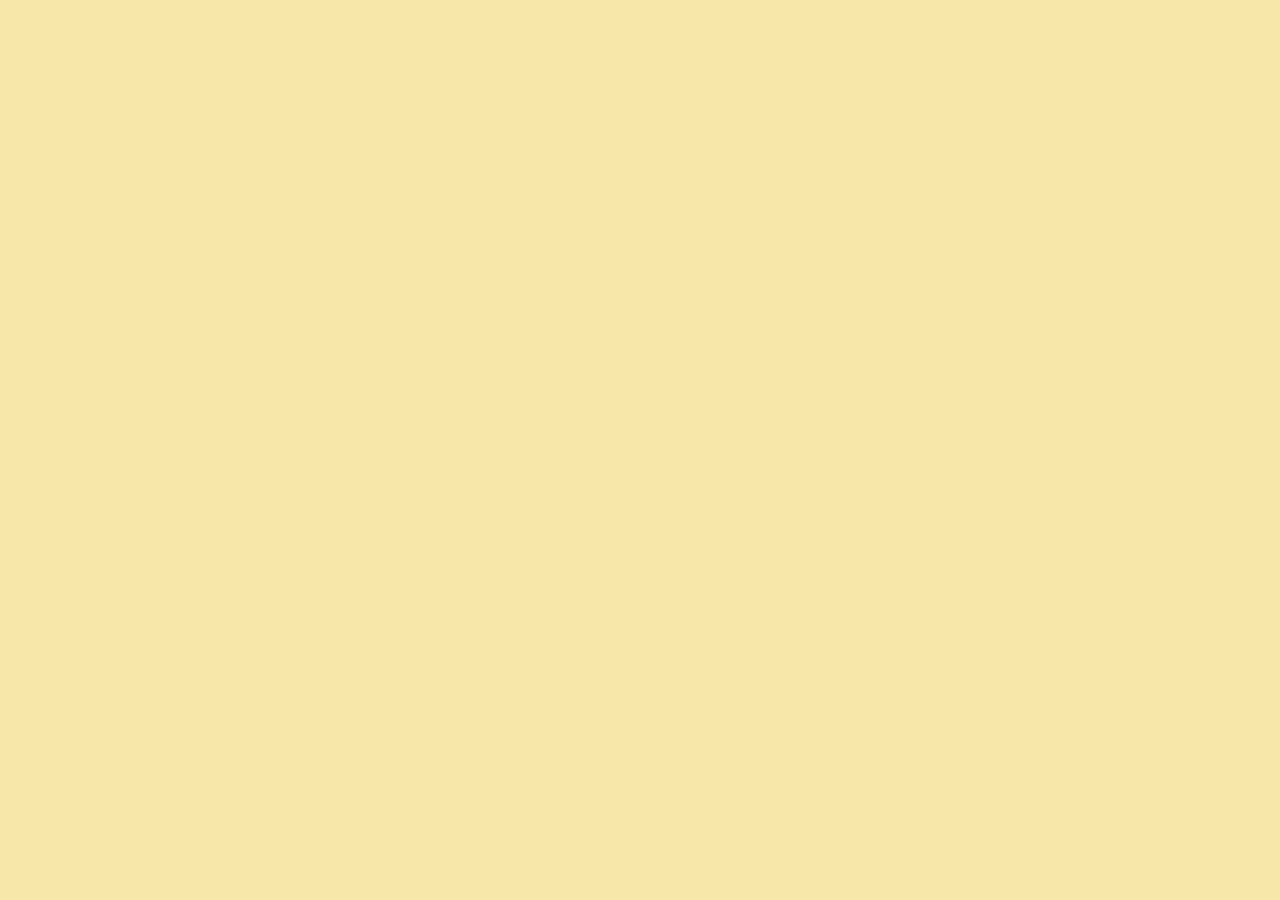
==== index.html @ 2bf2397e "Beta02" ====
<!DOCTYPE html><html lang=""><head><meta charset="utf-8"><meta http-equiv="X-UA-Compatible" content="IE=edge"><meta name="viewport" content="width=device-width,initial-scale=1"><link rel="icon" href="/favicon.ico"><title>belongtoyou</title><link rel="stylesheet" href="style.css"><link href="/css/app.a4e81cd0.css" rel="preload" as="style"><link href="/js/app.e5c41a72.js" rel="preload" as="script"><link href="/js/chunk-vendors.de4b8419.js" rel="preload" as="script"><link href="/css/app.a4e81cd0.css" rel="stylesheet"></head><body><noscript><strong>We're sorry but belongtoyou doesn't work properly without JavaScript enabled. Please enable it to continue.</strong></noscript><div id="app"></div><script src="/js/chunk-vendors.de4b8419.js"></script><script src="/js/app.e5c41a72.js"></script></body><script src="css-doodle.min.js"></script><script src="script.js"></script></html>
---- style.css ----
html, body {
  margin: 0;
  width: 100%;
  height: 100%;
  display: flex;
  align-items: center;
  justify-content: center;
  overflow: hidden;
  background: #f7e8aa;
}
---- css/app.a4e81cd0.css ----
#app{font-family:Avenir,Helvetica,Arial,sans-serif;-webkit-font-smoothing:antialiased;-moz-osx-font-smoothing:grayscale;text-align:center;color:#2c3e50}#nav{padding:30px}#nav a{font-weight:700;color:#2c3e50}#nav a.router-link-exact-active{color:#42b983}h3[data-v-dceeef7c]{margin:40px 0 0}ul[data-v-dceeef7c]{list-style-type:none;padding:0}li[data-v-dceeef7c]{display:inline-block;margin:0 10px}a[data-v-dceeef7c]{color:#42b983}.css-doodle[data-v-478b56f4]{position:fixed;top:20%;left:0;right:0;width:100%}
---- css/app.a4e81cd0.css ----
#app{font-family:Avenir,Helvetica,Arial,sans-serif;-webkit-font-smoothing:antialiased;-moz-osx-font-smoothing:grayscale;text-align:center;color:#2c3e50}#nav{padding:30px}#nav a{font-weight:700;color:#2c3e50}#nav a.router-link-exact-active{color:#42b983}h3[data-v-dceeef7c]{margin:40px 0 0}ul[data-v-dceeef7c]{list-style-type:none;padding:0}li[data-v-dceeef7c]{display:inline-block;margin:0 10px}a[data-v-dceeef7c]{color:#42b983}.css-doodle[data-v-478b56f4]{position:fixed;top:20%;left:0;right:0;width:100%}
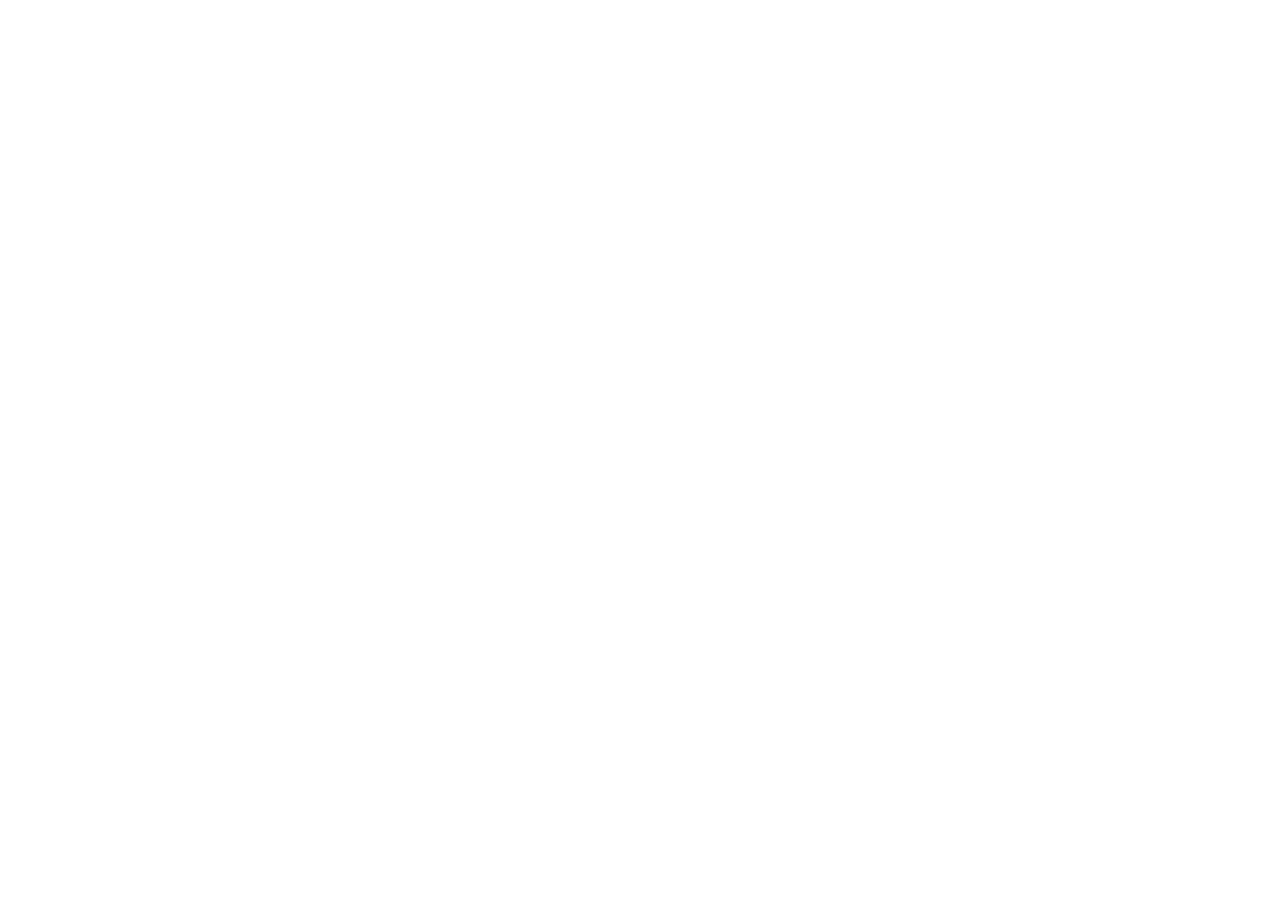
==== commit caa204f5: "init" ====
--- a/index.html
+++ b/index.html
@@ -1 +1 @@
-<!DOCTYPE html><html lang=""><head><meta charset="utf-8"><meta http-equiv="X-UA-Compatible" content="IE=edge"><meta name="viewport" content="width=device-width,initial-scale=1"><link rel="icon" href="/favicon.ico"><title>belongtoyou</title><link rel="stylesheet" href="style.css"><link href="/css/app.a4e81cd0.css" rel="preload" as="style"><link href="/js/app.e5c41a72.js" rel="preload" as="script"><link href="/js/chunk-vendors.de4b8419.js" rel="preload" as="script"><link href="/css/app.a4e81cd0.css" rel="stylesheet"></head><body><noscript><strong>We're sorry but belongtoyou doesn't work properly without JavaScript enabled. Please enable it to continue.</strong></noscript><div id="app"></div><script src="/js/chunk-vendors.de4b8419.js"></script><script src="/js/app.e5c41a72.js"></script></body><script src="css-doodle.min.js"></script><script src="script.js"></script></html>+<!DOCTYPE html><html lang=""><head><meta charset="utf-8"><meta http-equiv="X-UA-Compatible" content="IE=edge"><meta name="viewport" content="width=device-width,initial-scale=1"><link rel="icon" href="/favicon.ico"><title>belongtoyou</title><link href="/css/chunk-42f092fb.b884a296.css" rel="prefetch"><link href="/js/chunk-42f092fb.7b1a3433.js" rel="prefetch"><link href="/css/app.ae0f3eb9.css" rel="preload" as="style"><link href="/js/app.bbb378f2.js" rel="preload" as="script"><link href="/js/chunk-vendors.36b0661d.js" rel="preload" as="script"><link href="/css/app.ae0f3eb9.css" rel="stylesheet"></head><body><noscript><strong>We're sorry but belongtoyou doesn't work properly without JavaScript enabled. Please enable it to continue.</strong></noscript><div id="app"></div><script src="/js/chunk-vendors.36b0661d.js"></script><script src="/js/app.bbb378f2.js"></script></body></html>--- a/css/chunk-42f092fb.b884a296.css
+++ b/css/chunk-42f092fb.b884a296.css
@@ -0,0 +1 @@
+.nav-container[data-v-05f31dfd]{display:flex;height:45px;width:100%}.sms-container[data-v-05f31dfd]:after{content:" ";background:url(../img/wewrrt.bd99098e.png) no-repeat;width:30px;height:30px;display:inline-block;position:relative;background-size:100%}.nav-container-return[data-v-05f31dfd]{margin:auto 16px}.nav-container-phone[data-v-05f31dfd]{text-align:left;margin:auto 0;flex:1;filter:blur(0);color:#f88bc7}.sms-container[data-v-05f31dfd]{display:flex}.sms-avatar[data-v-05f31dfd]{background:transparent;border-radius:50%;width:32px;height:32px;margin:auto 12px 0 12px}.sms-content[data-v-05f31dfd]{border-radius:12px;padding:8px 12px;max-width:80%;margin-right:10px;text-align:left;font-size:.8125rem;color:#fff;background:#ff63b8}.sms-time[data-v-05f31dfd]{font-size:.75rem;color:#f88bc7}hr[data-v-05f31dfd]{border-top:1px dashed #ee675c;border-bottom:none;border-left:none;border-right:none;margin:8px 0}.content-after[data-v-05f31dfd]{position:absolute;margin:auto 0 auto auto}.list-complete-item[data-v-44e58536]{transition:all .8s ease}.list-complete-enter-from[data-v-44e58536],.list-complete-leave-to[data-v-44e58536]{opacity:0;transform:translateX(300px)}.list-complete-leave-active[data-v-44e58536]{position:absolute}.ss-container-parent[data-v-44e58536]{height:100%;width:100%;border-width:30px;position:absolute;border-image-width:30px;border-image-repeat:stretch;background:#fee5ed}.ss-container[data-v-44e58536]{margin:0;overflow-y:scroll;height:100%;width:100%}[data-v-44e58536]::-webkit-scrollbar{width:0;height:0}--- a/css/app.ae0f3eb9.css
+++ b/css/app.ae0f3eb9.css
@@ -0,0 +1 @@
+body{overflow:hidden;margin:0}#app{font-family:Avenir,Helvetica,Arial,sans-serif;-webkit-font-smoothing:antialiased;-moz-osx-font-smoothing:grayscale;text-align:center;color:#2c3e50}#nav{padding:30px}#nav a{font-weight:700;color:#2c3e50}#nav a.router-link-exact-active{color:#42b983}h3[data-v-dceeef7c]{margin:40px 0 0}ul[data-v-dceeef7c]{list-style-type:none;padding:0}li[data-v-dceeef7c]{display:inline-block;margin:0 10px}a[data-v-dceeef7c]{color:#42b983}@-webkit-keyframes rotateFall-c5fb1758{0%{transform:translate(0) rotate(0deg)}to{transform:translate(500px,200px) rotate(180deg)}}@keyframes rotateFall-c5fb1758{0%{transform:translate(0) rotate(0deg)}to{transform:translate(500px,200px) rotate(180deg)}}.petal[data-v-c5fb1758]{position:absolute;top:0;left:0;transform-origin:center}.flower-c[data-v-55ae1bb4]{position:absolute;bottom:-30px;left:200px;transform:rotate(40deg);transform-origin:36px 113px}.flower-g[data-v-55ae1bb4]{background:#ee675c;height:52px;width:4px;position:relative;top:0;left:36px;bottom:0;transform:rotate(180deg)}.flower-h[data-v-55ae1bb4]{position:absolute;font-size:80px;top:-85px;width:0;height:0}@font-face{font-family:Digital-7;src:url(../fonts/digital-7_mono.8e22783d.ttf)}.container[data-v-45e409c1]{width:100%;height:100%;display:flex}.container-img-ctn[data-v-45e409c1]{position:absolute;top:0;width:100%;height:100%;display:flex;padding-top:5%;background:#fee5ed}.flower-round[data-v-45e409c1]{background:url(../img/ic_m_flower_r.cebfa3d8.png) no-repeat;background-size:100%;margin:0 auto}.home-time[data-v-45e409c1]{position:relative;color:#a16a16}.home-time span[data-v-45e409c1]{font-family:Digital-7,serif;font-size:1.5rem}--- a/css/app.ae0f3eb9.css
+++ b/css/app.ae0f3eb9.css
@@ -0,0 +1 @@
+body{overflow:hidden;margin:0}#app{font-family:Avenir,Helvetica,Arial,sans-serif;-webkit-font-smoothing:antialiased;-moz-osx-font-smoothing:grayscale;text-align:center;color:#2c3e50}#nav{padding:30px}#nav a{font-weight:700;color:#2c3e50}#nav a.router-link-exact-active{color:#42b983}h3[data-v-dceeef7c]{margin:40px 0 0}ul[data-v-dceeef7c]{list-style-type:none;padding:0}li[data-v-dceeef7c]{display:inline-block;margin:0 10px}a[data-v-dceeef7c]{color:#42b983}@-webkit-keyframes rotateFall-c5fb1758{0%{transform:translate(0) rotate(0deg)}to{transform:translate(500px,200px) rotate(180deg)}}@keyframes rotateFall-c5fb1758{0%{transform:translate(0) rotate(0deg)}to{transform:translate(500px,200px) rotate(180deg)}}.petal[data-v-c5fb1758]{position:absolute;top:0;left:0;transform-origin:center}.flower-c[data-v-55ae1bb4]{position:absolute;bottom:-30px;left:200px;transform:rotate(40deg);transform-origin:36px 113px}.flower-g[data-v-55ae1bb4]{background:#ee675c;height:52px;width:4px;position:relative;top:0;left:36px;bottom:0;transform:rotate(180deg)}.flower-h[data-v-55ae1bb4]{position:absolute;font-size:80px;top:-85px;width:0;height:0}@font-face{font-family:Digital-7;src:url(../fonts/digital-7_mono.8e22783d.ttf)}.container[data-v-45e409c1]{width:100%;height:100%;display:flex}.container-img-ctn[data-v-45e409c1]{position:absolute;top:0;width:100%;height:100%;display:flex;padding-top:5%;background:#fee5ed}.flower-round[data-v-45e409c1]{background:url(../img/ic_m_flower_r.cebfa3d8.png) no-repeat;background-size:100%;margin:0 auto}.home-time[data-v-45e409c1]{position:relative;color:#a16a16}.home-time span[data-v-45e409c1]{font-family:Digital-7,serif;font-size:1.5rem}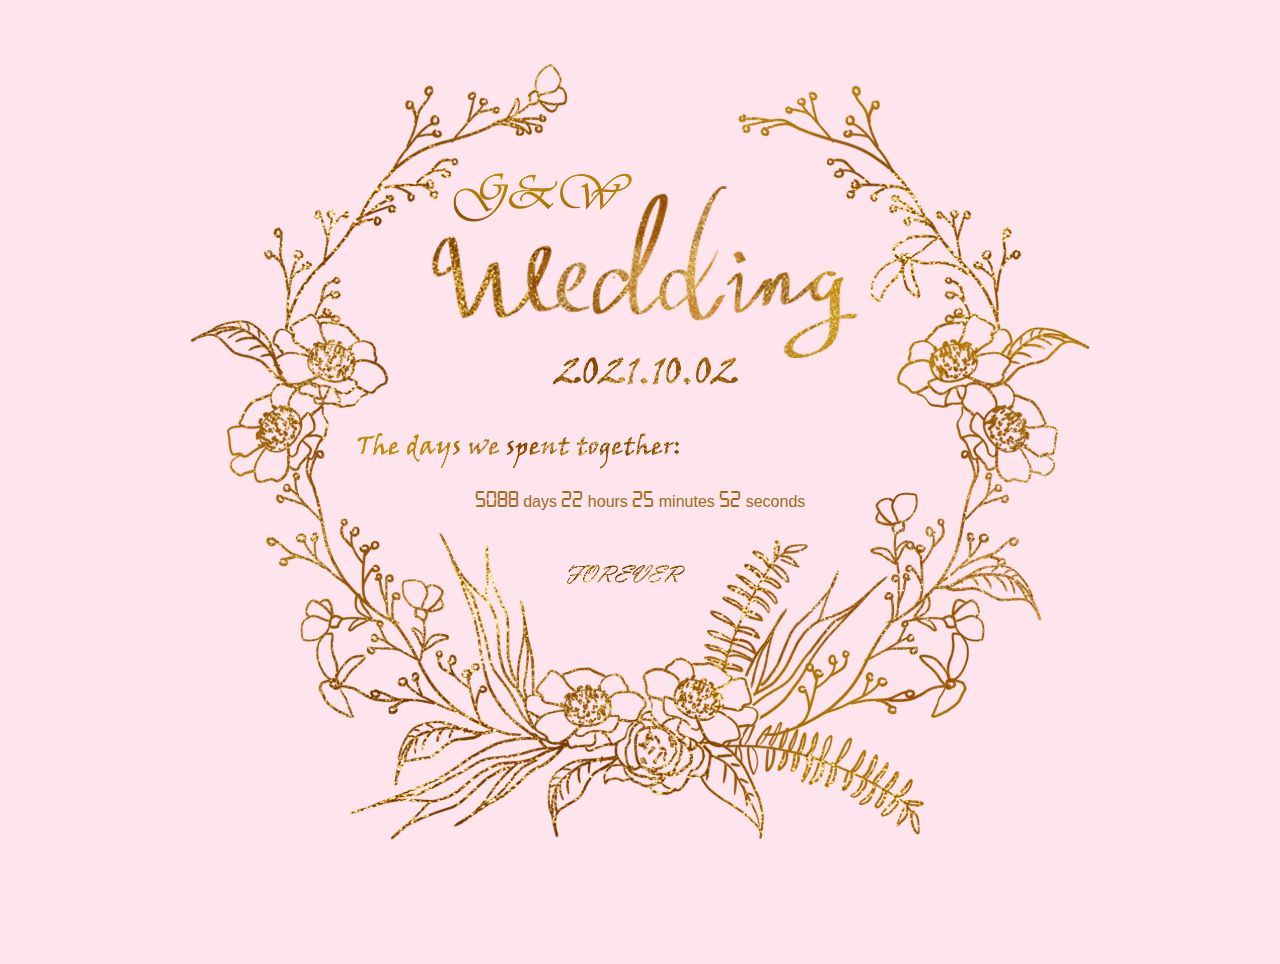
==== commit aedf1bd6: "Commit" ====
--- a/index.html
+++ b/index.html
@@ -1 +1 @@
-<!DOCTYPE html><html lang=""><head><meta charset="utf-8"><meta http-equiv="X-UA-Compatible" content="IE=edge"><meta name="viewport" content="width=device-width,initial-scale=1"><link rel="icon" href="/favicon.ico"><title>belongtoyou</title><link href="/css/chunk-42f092fb.b884a296.css" rel="prefetch"><link href="/js/chunk-42f092fb.7b1a3433.js" rel="prefetch"><link href="/css/app.ae0f3eb9.css" rel="preload" as="style"><link href="/js/app.bbb378f2.js" rel="preload" as="script"><link href="/js/chunk-vendors.36b0661d.js" rel="preload" as="script"><link href="/css/app.ae0f3eb9.css" rel="stylesheet"></head><body><noscript><strong>We're sorry but belongtoyou doesn't work properly without JavaScript enabled. Please enable it to continue.</strong></noscript><div id="app"></div><script src="/js/chunk-vendors.36b0661d.js"></script><script src="/js/app.bbb378f2.js"></script></body></html>+<!DOCTYPE html><html lang=""><head><meta charset="utf-8"><meta http-equiv="X-UA-Compatible" content="IE=edge"><meta name="viewport" content="width=device-width,initial-scale=1"><link rel="icon" href="/favicon.ico"><title>belongtoyou</title><link href="/css/chunk-42f092fb.b884a296.css" rel="prefetch"><link href="/js/chunk-42f092fb.7b1a3433.js" rel="prefetch"><link href="/css/app.9964d9c9.css" rel="preload" as="style"><link href="/js/app.5b531179.js" rel="preload" as="script"><link href="/js/chunk-vendors.7c2a0d5d.js" rel="preload" as="script"><link href="/css/app.9964d9c9.css" rel="stylesheet"></head><body><noscript><strong>We're sorry but belongtoyou doesn't work properly without JavaScript enabled. Please enable it to continue.</strong></noscript><div id="app"></div><script src="/js/chunk-vendors.7c2a0d5d.js"></script><script src="/js/app.5b531179.js"></script></body></html>--- a/css/app.9964d9c9.css
+++ b/css/app.9964d9c9.css
@@ -0,0 +1 @@
+body{overflow:hidden;margin:0}#app{font-family:Avenir,Helvetica,Arial,sans-serif;-webkit-font-smoothing:antialiased;-moz-osx-font-smoothing:grayscale;text-align:center;color:#2c3e50}#nav{padding:30px}#nav a{font-weight:700;color:#2c3e50}#nav a.router-link-exact-active{color:#42b983}h3[data-v-dceeef7c]{margin:40px 0 0}ul[data-v-dceeef7c]{list-style-type:none;padding:0}li[data-v-dceeef7c]{display:inline-block;margin:0 10px}a[data-v-dceeef7c]{color:#42b983}@-webkit-keyframes rotateFall-c5fb1758{0%{transform:translate(0) rotate(0deg)}to{transform:translate(500px,200px) rotate(180deg)}}@keyframes rotateFall-c5fb1758{0%{transform:translate(0) rotate(0deg)}to{transform:translate(500px,200px) rotate(180deg)}}.petal[data-v-c5fb1758]{position:absolute;top:0;left:0;transform-origin:center}.flower-c[data-v-55ae1bb4]{position:absolute;bottom:-30px;left:200px;transform:rotate(40deg);transform-origin:36px 113px}.flower-g[data-v-55ae1bb4]{background:#ee675c;height:52px;width:4px;position:relative;top:0;left:36px;bottom:0;transform:rotate(180deg)}.flower-h[data-v-55ae1bb4]{position:absolute;font-size:80px;top:-85px;width:0;height:0}@font-face{font-family:Digital-7;src:url(../fonts/digital-7_mono.8e22783d.ttf)}.container[data-v-17f23423]{width:100%;height:100%;display:flex}.container-img-ctn[data-v-17f23423]{position:absolute;top:0;width:100%;height:100%;display:flex;padding-top:5%;background:#fee5ed}.flower-round[data-v-17f23423]{background:url(../img/ic_m_flower_r.cebfa3d8.png) no-repeat;background-size:100%;margin:0 auto}.home-time[data-v-17f23423]{position:relative;color:#a16a16}.home-time span[data-v-17f23423]{font-family:Digital-7,serif;font-size:1.5rem}--- a/css/app.9964d9c9.css
+++ b/css/app.9964d9c9.css
@@ -0,0 +1 @@
+body{overflow:hidden;margin:0}#app{font-family:Avenir,Helvetica,Arial,sans-serif;-webkit-font-smoothing:antialiased;-moz-osx-font-smoothing:grayscale;text-align:center;color:#2c3e50}#nav{padding:30px}#nav a{font-weight:700;color:#2c3e50}#nav a.router-link-exact-active{color:#42b983}h3[data-v-dceeef7c]{margin:40px 0 0}ul[data-v-dceeef7c]{list-style-type:none;padding:0}li[data-v-dceeef7c]{display:inline-block;margin:0 10px}a[data-v-dceeef7c]{color:#42b983}@-webkit-keyframes rotateFall-c5fb1758{0%{transform:translate(0) rotate(0deg)}to{transform:translate(500px,200px) rotate(180deg)}}@keyframes rotateFall-c5fb1758{0%{transform:translate(0) rotate(0deg)}to{transform:translate(500px,200px) rotate(180deg)}}.petal[data-v-c5fb1758]{position:absolute;top:0;left:0;transform-origin:center}.flower-c[data-v-55ae1bb4]{position:absolute;bottom:-30px;left:200px;transform:rotate(40deg);transform-origin:36px 113px}.flower-g[data-v-55ae1bb4]{background:#ee675c;height:52px;width:4px;position:relative;top:0;left:36px;bottom:0;transform:rotate(180deg)}.flower-h[data-v-55ae1bb4]{position:absolute;font-size:80px;top:-85px;width:0;height:0}@font-face{font-family:Digital-7;src:url(../fonts/digital-7_mono.8e22783d.ttf)}.container[data-v-17f23423]{width:100%;height:100%;display:flex}.container-img-ctn[data-v-17f23423]{position:absolute;top:0;width:100%;height:100%;display:flex;padding-top:5%;background:#fee5ed}.flower-round[data-v-17f23423]{background:url(../img/ic_m_flower_r.cebfa3d8.png) no-repeat;background-size:100%;margin:0 auto}.home-time[data-v-17f23423]{position:relative;color:#a16a16}.home-time span[data-v-17f23423]{font-family:Digital-7,serif;font-size:1.5rem}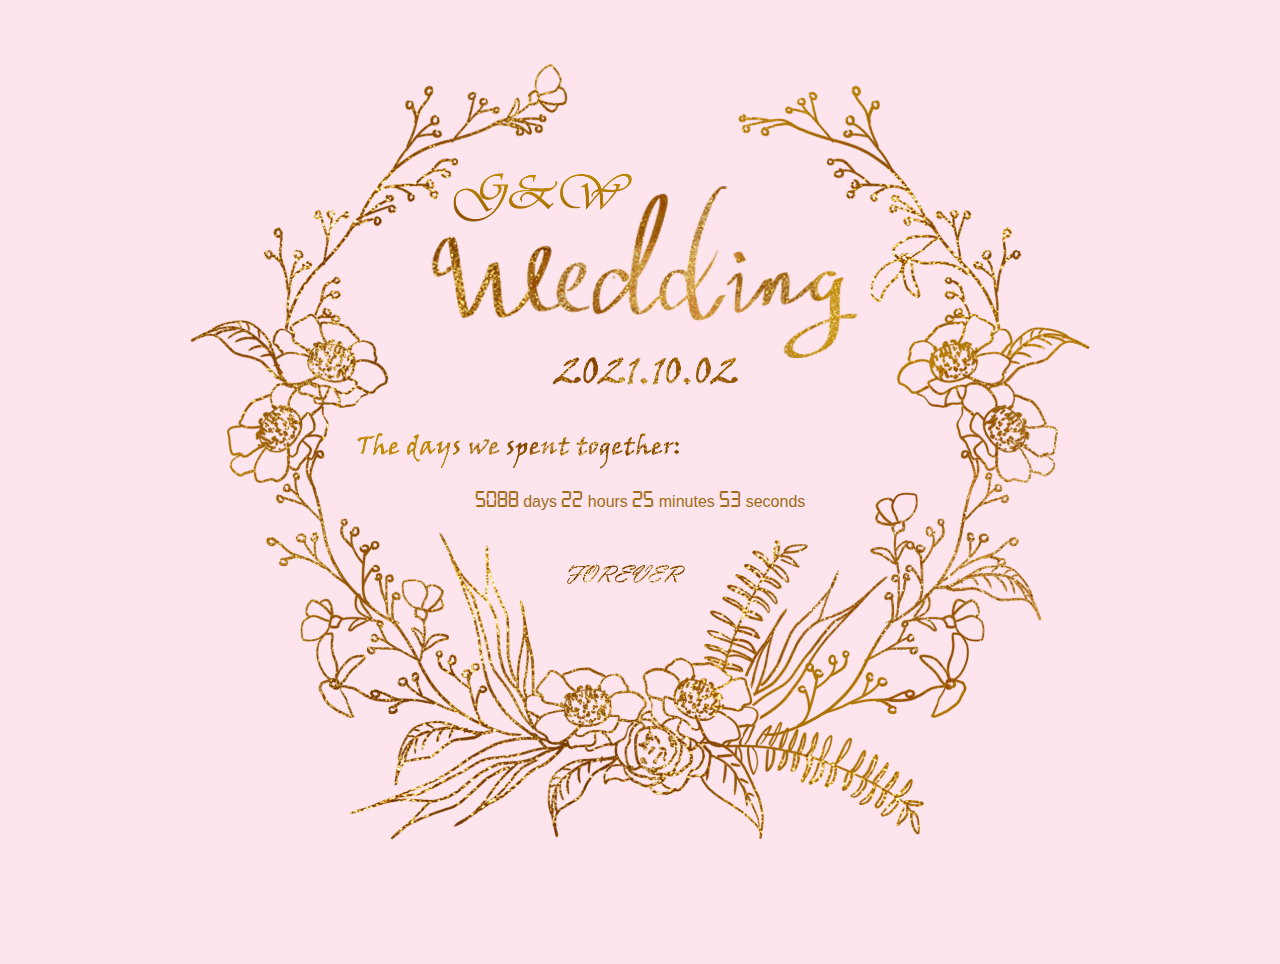
==== commit a339daf7: "2" ====
--- a/index.html
+++ b/index.html
@@ -1 +1 @@
-<!DOCTYPE html><html lang=""><head><meta charset="utf-8"><meta http-equiv="X-UA-Compatible" content="IE=edge"><meta name="viewport" content="width=device-width,initial-scale=1"><link rel="icon" href="/favicon.ico"><title>belongtoyou</title><link href="/css/chunk-42f092fb.b884a296.css" rel="prefetch"><link href="/js/chunk-42f092fb.7b1a3433.js" rel="prefetch"><link href="/css/app.9964d9c9.css" rel="preload" as="style"><link href="/js/app.5b531179.js" rel="preload" as="script"><link href="/js/chunk-vendors.7c2a0d5d.js" rel="preload" as="script"><link href="/css/app.9964d9c9.css" rel="stylesheet"></head><body><noscript><strong>We're sorry but belongtoyou doesn't work properly without JavaScript enabled. Please enable it to continue.</strong></noscript><div id="app"></div><script src="/js/chunk-vendors.7c2a0d5d.js"></script><script src="/js/app.5b531179.js"></script></body></html>+<!DOCTYPE html><html lang=""><head><meta charset="utf-8"><meta http-equiv="X-UA-Compatible" content="IE=edge"><meta name="viewport" content="width=device-width,initial-scale=1"><link rel="icon" href="/favicon.ico"><title>belongtoyou</title><link href="/css/chunk-8b0b7418.29235cc0.css" rel="prefetch"><link href="/js/chunk-8b0b7418.010ed107.js" rel="prefetch"><link href="/css/app.9964d9c9.css" rel="preload" as="style"><link href="/js/app.be3116af.js" rel="preload" as="script"><link href="/js/chunk-vendors.7c2a0d5d.js" rel="preload" as="script"><link href="/css/app.9964d9c9.css" rel="stylesheet"></head><body><noscript><strong>We're sorry but belongtoyou doesn't work properly without JavaScript enabled. Please enable it to continue.</strong></noscript><div id="app"></div><script src="/js/chunk-vendors.7c2a0d5d.js"></script><script src="/js/app.be3116af.js"></script></body></html>--- a/css/chunk-8b0b7418.29235cc0.css
+++ b/css/chunk-8b0b7418.29235cc0.css
@@ -0,0 +1 @@
+.nav-container[data-v-369a4ba5]{display:flex;height:45px;width:100%}.sms-container[data-v-369a4ba5]:after{content:" ";background:url(../img/wewrrt.bd99098e.png) no-repeat 50%;width:25px;height:35px;display:inline-block;position:relative;background-size:100%}.nav-container-return[data-v-369a4ba5]{margin:auto 16px}.nav-container-phone[data-v-369a4ba5]{text-align:left;margin:auto 0;flex:1;filter:blur(0);color:#f88bc7}.sms-container[data-v-369a4ba5]{display:flex}.sms-avatar[data-v-369a4ba5]{background:transparent;border-radius:50%;width:32px;height:32px;margin:auto 12px 0 12px}.sms-content[data-v-369a4ba5]{border-radius:12px;padding:8px 12px;max-width:80%;margin-right:10px;text-align:left;font-size:.8125rem;color:#fff;background:#ff63b8}.sms-time[data-v-369a4ba5]{font-size:.75rem;color:#f88bc7}hr[data-v-369a4ba5]{border-top:1px dashed #ee675c;border-bottom:none;border-left:none;border-right:none;margin:8px 0}.content-after[data-v-369a4ba5]{position:absolute;margin:auto 0 auto auto}.list-complete-item[data-v-44e58536]{transition:all .8s ease}.list-complete-enter-from[data-v-44e58536],.list-complete-leave-to[data-v-44e58536]{opacity:0;transform:translateX(300px)}.list-complete-leave-active[data-v-44e58536]{position:absolute}.ss-container-parent[data-v-44e58536]{height:100%;width:100%;border-width:30px;position:absolute;border-image-width:30px;border-image-repeat:stretch;background:#fee5ed}.ss-container[data-v-44e58536]{margin:0;overflow-y:scroll;height:100%;width:100%}[data-v-44e58536]::-webkit-scrollbar{width:0;height:0}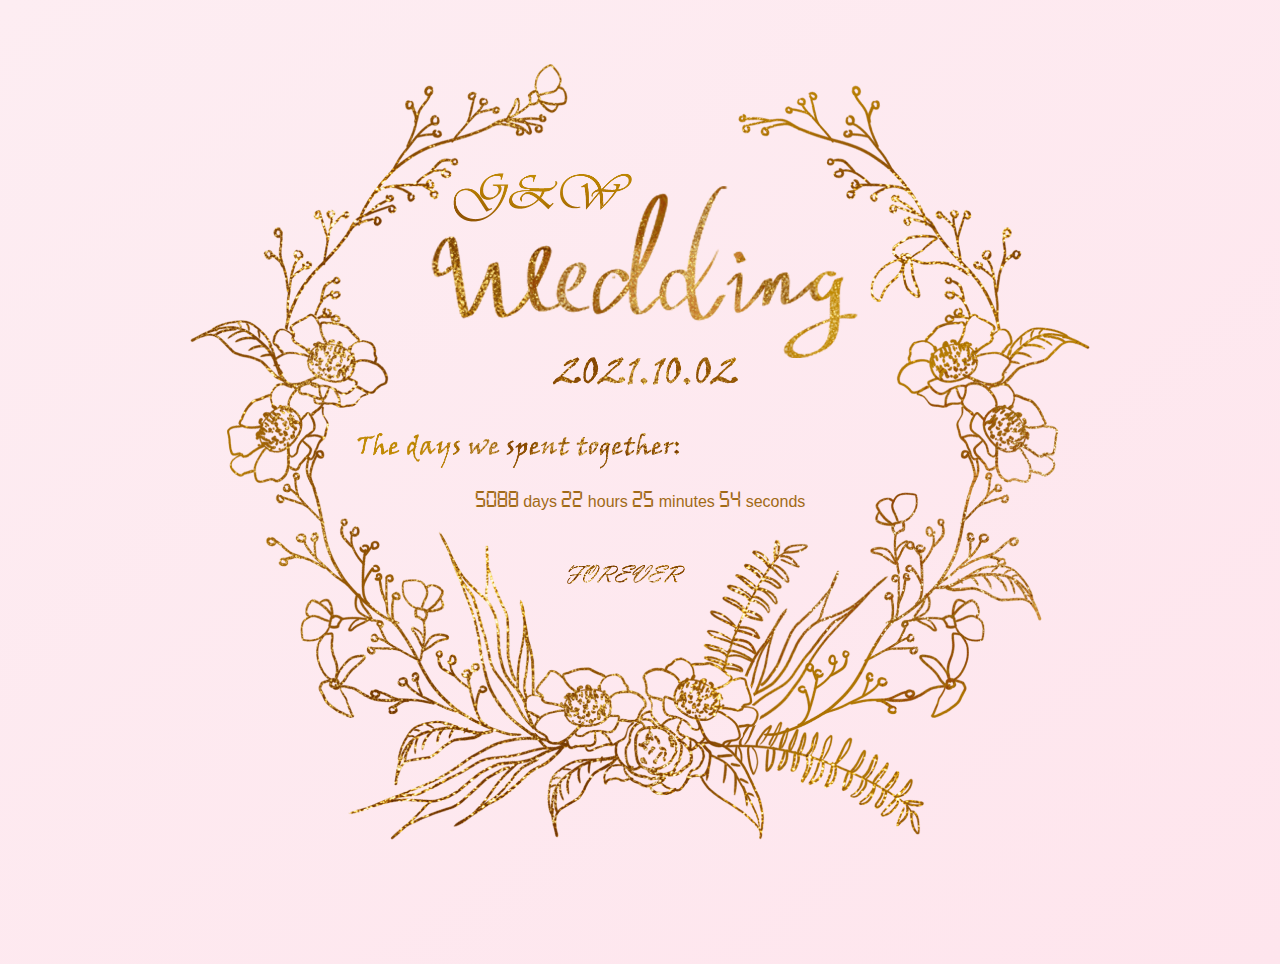
==== commit d750936b: "3" ====
--- a/index.html
+++ b/index.html
@@ -1 +1 @@
-<!DOCTYPE html><html lang=""><head><meta charset="utf-8"><meta http-equiv="X-UA-Compatible" content="IE=edge"><meta name="viewport" content="width=device-width,initial-scale=1"><link rel="icon" href="/favicon.ico"><title>belongtoyou</title><link href="/css/chunk-8b0b7418.29235cc0.css" rel="prefetch"><link href="/js/chunk-8b0b7418.010ed107.js" rel="prefetch"><link href="/css/app.9964d9c9.css" rel="preload" as="style"><link href="/js/app.be3116af.js" rel="preload" as="script"><link href="/js/chunk-vendors.7c2a0d5d.js" rel="preload" as="script"><link href="/css/app.9964d9c9.css" rel="stylesheet"></head><body><noscript><strong>We're sorry but belongtoyou doesn't work properly without JavaScript enabled. Please enable it to continue.</strong></noscript><div id="app"></div><script src="/js/chunk-vendors.7c2a0d5d.js"></script><script src="/js/app.be3116af.js"></script></body></html>+<!DOCTYPE html><html lang=""><head><meta charset="utf-8"><meta http-equiv="X-UA-Compatible" content="IE=edge"><meta name="viewport" content="width=device-width,initial-scale=1"><link rel="icon" href="/favicon.ico"><title>belongtoyou</title><link href="/css/chunk-3d44203a.db8710f1.css" rel="prefetch"><link href="/js/chunk-3d44203a.acc0b5d4.js" rel="prefetch"><link href="/css/app.95469169.css" rel="preload" as="style"><link href="/js/app.1e229656.js" rel="preload" as="script"><link href="/js/chunk-vendors.7c2a0d5d.js" rel="preload" as="script"><link href="/css/app.95469169.css" rel="stylesheet"></head><body><noscript><strong>We're sorry but belongtoyou doesn't work properly without JavaScript enabled. Please enable it to continue.</strong></noscript><div id="app"></div><script src="/js/chunk-vendors.7c2a0d5d.js"></script><script src="/js/app.1e229656.js"></script></body></html>--- a/css/chunk-3d44203a.db8710f1.css
+++ b/css/chunk-3d44203a.db8710f1.css
@@ -0,0 +1 @@
+.nav-container[data-v-369a4ba5]{display:flex;height:45px;width:100%}.sms-container[data-v-369a4ba5]:after{content:" ";background:url(../img/wewrrt.bd99098e.png) no-repeat 50%;width:25px;height:35px;display:inline-block;position:relative;background-size:100%}.nav-container-return[data-v-369a4ba5]{margin:auto 16px}.nav-container-phone[data-v-369a4ba5]{text-align:left;margin:auto 0;flex:1;filter:blur(0);color:#f88bc7}.sms-container[data-v-369a4ba5]{display:flex}.sms-avatar[data-v-369a4ba5]{background:transparent;border-radius:50%;width:32px;height:32px;margin:auto 12px 0 12px}.sms-content[data-v-369a4ba5]{border-radius:12px;padding:8px 12px;max-width:80%;margin-right:10px;text-align:left;font-size:.8125rem;color:#fff;background:#ff63b8}.sms-time[data-v-369a4ba5]{font-size:.75rem;color:#f88bc7}hr[data-v-369a4ba5]{border-top:1px dashed #ee675c;border-bottom:none;border-left:none;border-right:none;margin:8px 0}.content-after[data-v-369a4ba5]{position:absolute;margin:auto 0 auto auto}.list-complete-item[data-v-e39cb132]{transition:all .8s ease}.list-complete-enter-from[data-v-e39cb132],.list-complete-leave-to[data-v-e39cb132]{opacity:0;transform:translateX(300px)}.list-complete-leave-active[data-v-e39cb132]{position:absolute}.ss-container-parent[data-v-e39cb132]{height:100%;width:100%;border-width:30px;position:absolute;border-image-width:30px;border-image-repeat:stretch;background:linear-gradient(200deg,#fdedf2,#fee5ed)}.ss-container[data-v-e39cb132]{margin:0;overflow-y:scroll;height:100%;width:100%}[data-v-e39cb132]::-webkit-scrollbar{width:0;height:0}--- a/css/app.95469169.css
+++ b/css/app.95469169.css
@@ -0,0 +1 @@
+body{overflow:hidden;margin:0}#app{font-family:Avenir,Helvetica,Arial,sans-serif;-webkit-font-smoothing:antialiased;-moz-osx-font-smoothing:grayscale;text-align:center;color:#2c3e50}#nav{padding:30px}#nav a{font-weight:700;color:#2c3e50}#nav a.router-link-exact-active{color:#42b983}h3[data-v-dceeef7c]{margin:40px 0 0}ul[data-v-dceeef7c]{list-style-type:none;padding:0}li[data-v-dceeef7c]{display:inline-block;margin:0 10px}a[data-v-dceeef7c]{color:#42b983}@-webkit-keyframes rotateFall-c5fb1758{0%{transform:translate(0) rotate(0deg)}to{transform:translate(500px,200px) rotate(180deg)}}@keyframes rotateFall-c5fb1758{0%{transform:translate(0) rotate(0deg)}to{transform:translate(500px,200px) rotate(180deg)}}.petal[data-v-c5fb1758]{position:absolute;top:0;left:0;transform-origin:center}.flower-c[data-v-55ae1bb4]{position:absolute;bottom:-30px;left:200px;transform:rotate(40deg);transform-origin:36px 113px}.flower-g[data-v-55ae1bb4]{background:#ee675c;height:52px;width:4px;position:relative;top:0;left:36px;bottom:0;transform:rotate(180deg)}.flower-h[data-v-55ae1bb4]{position:absolute;font-size:80px;top:-85px;width:0;height:0}@font-face{font-family:Digital-7;src:url(../fonts/digital-7_mono.8e22783d.ttf)}.container[data-v-d5870526]{width:100%;height:100%;display:flex}.container-img-ctn[data-v-d5870526]{position:absolute;top:0;width:100%;height:100%;display:flex;padding-top:5%;background:linear-gradient(142deg,#fdedf2,#fee5ed)}.flower-round[data-v-d5870526]{background:url(../img/ic_m_flower_r.cebfa3d8.png) no-repeat;background-size:100%;margin:0 auto}.home-time[data-v-d5870526]{position:relative;color:#a16a16}.home-time span[data-v-d5870526]{font-family:Digital-7,serif;font-size:1.5rem}--- a/css/app.95469169.css
+++ b/css/app.95469169.css
@@ -0,0 +1 @@
+body{overflow:hidden;margin:0}#app{font-family:Avenir,Helvetica,Arial,sans-serif;-webkit-font-smoothing:antialiased;-moz-osx-font-smoothing:grayscale;text-align:center;color:#2c3e50}#nav{padding:30px}#nav a{font-weight:700;color:#2c3e50}#nav a.router-link-exact-active{color:#42b983}h3[data-v-dceeef7c]{margin:40px 0 0}ul[data-v-dceeef7c]{list-style-type:none;padding:0}li[data-v-dceeef7c]{display:inline-block;margin:0 10px}a[data-v-dceeef7c]{color:#42b983}@-webkit-keyframes rotateFall-c5fb1758{0%{transform:translate(0) rotate(0deg)}to{transform:translate(500px,200px) rotate(180deg)}}@keyframes rotateFall-c5fb1758{0%{transform:translate(0) rotate(0deg)}to{transform:translate(500px,200px) rotate(180deg)}}.petal[data-v-c5fb1758]{position:absolute;top:0;left:0;transform-origin:center}.flower-c[data-v-55ae1bb4]{position:absolute;bottom:-30px;left:200px;transform:rotate(40deg);transform-origin:36px 113px}.flower-g[data-v-55ae1bb4]{background:#ee675c;height:52px;width:4px;position:relative;top:0;left:36px;bottom:0;transform:rotate(180deg)}.flower-h[data-v-55ae1bb4]{position:absolute;font-size:80px;top:-85px;width:0;height:0}@font-face{font-family:Digital-7;src:url(../fonts/digital-7_mono.8e22783d.ttf)}.container[data-v-d5870526]{width:100%;height:100%;display:flex}.container-img-ctn[data-v-d5870526]{position:absolute;top:0;width:100%;height:100%;display:flex;padding-top:5%;background:linear-gradient(142deg,#fdedf2,#fee5ed)}.flower-round[data-v-d5870526]{background:url(../img/ic_m_flower_r.cebfa3d8.png) no-repeat;background-size:100%;margin:0 auto}.home-time[data-v-d5870526]{position:relative;color:#a16a16}.home-time span[data-v-d5870526]{font-family:Digital-7,serif;font-size:1.5rem}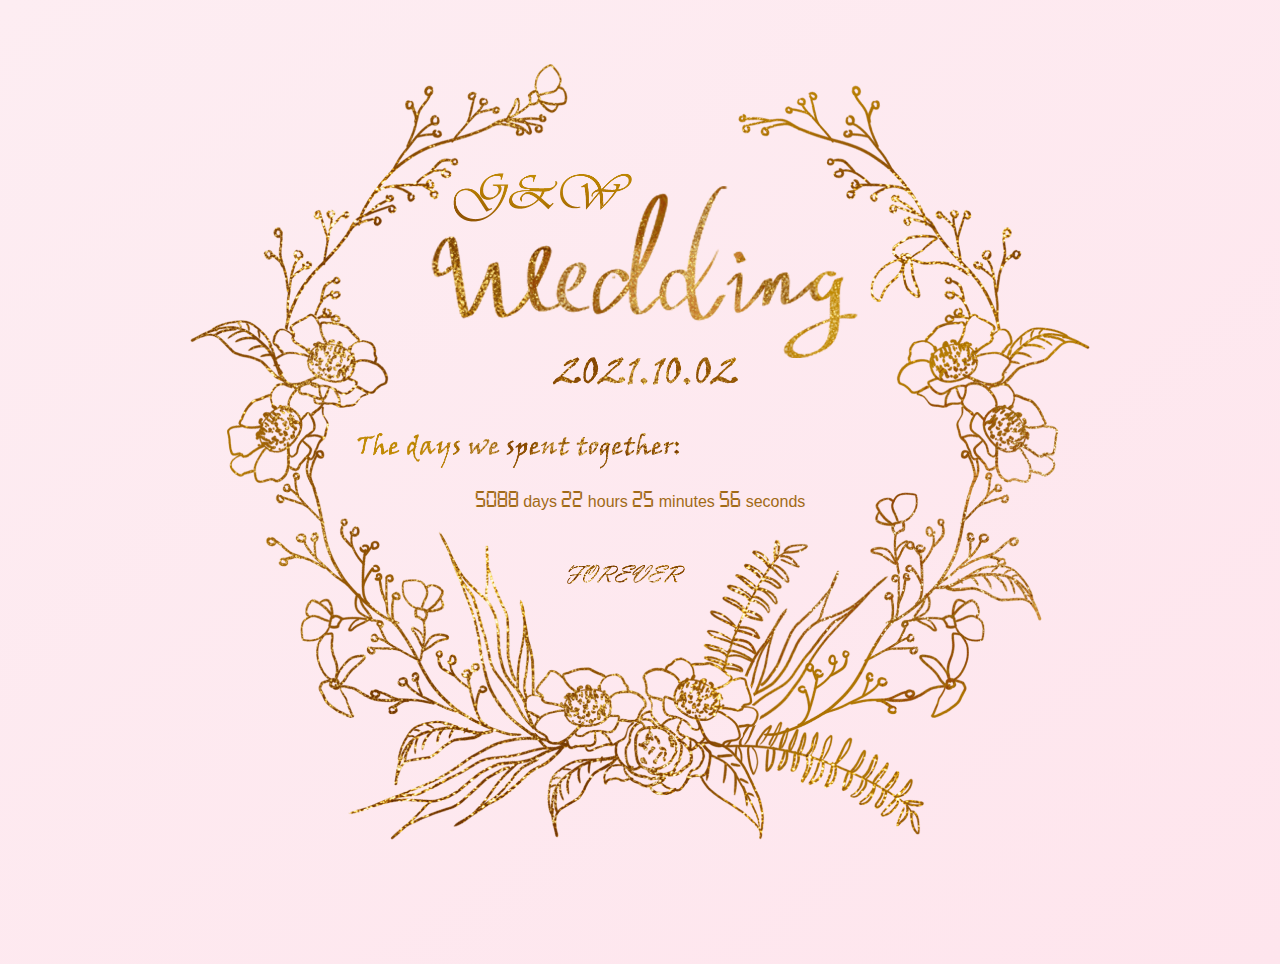
==== commit 42394aa2: "3" ====
--- a/index.html
+++ b/index.html
@@ -1 +1 @@
-<!DOCTYPE html><html lang=""><head><meta charset="utf-8"><meta http-equiv="X-UA-Compatible" content="IE=edge"><meta name="viewport" content="width=device-width,initial-scale=1"><link rel="icon" href="/favicon.ico"><title>belongtoyou</title><link href="/css/chunk-3d44203a.db8710f1.css" rel="prefetch"><link href="/js/chunk-3d44203a.acc0b5d4.js" rel="prefetch"><link href="/css/app.95469169.css" rel="preload" as="style"><link href="/js/app.1e229656.js" rel="preload" as="script"><link href="/js/chunk-vendors.7c2a0d5d.js" rel="preload" as="script"><link href="/css/app.95469169.css" rel="stylesheet"></head><body><noscript><strong>We're sorry but belongtoyou doesn't work properly without JavaScript enabled. Please enable it to continue.</strong></noscript><div id="app"></div><script src="/js/chunk-vendors.7c2a0d5d.js"></script><script src="/js/app.1e229656.js"></script></body></html>+<!DOCTYPE html><html lang=""><head><meta charset="utf-8"><meta http-equiv="X-UA-Compatible" content="IE=edge"><meta name="viewport" content="width=device-width,initial-scale=1"><link rel="icon" href="/favicon.ico"><title>belongtoyou</title><link href="/css/chunk-3d44203a.db8710f1.css" rel="prefetch"><link href="/js/chunk-3d44203a.acc0b5d4.js" rel="prefetch"><link href="/css/app.db6fe4c3.css" rel="preload" as="style"><link href="/js/app.40176c0a.js" rel="preload" as="script"><link href="/js/chunk-vendors.7c2a0d5d.js" rel="preload" as="script"><link href="/css/app.db6fe4c3.css" rel="stylesheet"></head><body><noscript><strong>We're sorry but belongtoyou doesn't work properly without JavaScript enabled. Please enable it to continue.</strong></noscript><div id="app"></div><script src="/js/chunk-vendors.7c2a0d5d.js"></script><script src="/js/app.40176c0a.js"></script></body></html>--- a/css/app.db6fe4c3.css
+++ b/css/app.db6fe4c3.css
@@ -0,0 +1 @@
+body{overflow:hidden;margin:0}#app{font-family:Avenir,Helvetica,Arial,sans-serif;-webkit-font-smoothing:antialiased;-moz-osx-font-smoothing:grayscale;text-align:center;color:#2c3e50}#nav{padding:30px}#nav a{font-weight:700;color:#2c3e50}#nav a.router-link-exact-active{color:#42b983}h3[data-v-dceeef7c]{margin:40px 0 0}ul[data-v-dceeef7c]{list-style-type:none;padding:0}li[data-v-dceeef7c]{display:inline-block;margin:0 10px}a[data-v-dceeef7c]{color:#42b983}@-webkit-keyframes rotateFall-c5fb1758{0%{transform:translate(0) rotate(0deg)}to{transform:translate(500px,200px) rotate(180deg)}}@keyframes rotateFall-c5fb1758{0%{transform:translate(0) rotate(0deg)}to{transform:translate(500px,200px) rotate(180deg)}}.petal[data-v-c5fb1758]{position:absolute;top:0;left:0;transform-origin:center}.flower-c[data-v-55ae1bb4]{position:absolute;bottom:-30px;left:200px;transform:rotate(40deg);transform-origin:36px 113px}.flower-g[data-v-55ae1bb4]{background:#ee675c;height:52px;width:4px;position:relative;top:0;left:36px;bottom:0;transform:rotate(180deg)}.flower-h[data-v-55ae1bb4]{position:absolute;font-size:80px;top:-85px;width:0;height:0}@font-face{font-family:Digital-7;src:url(../fonts/digital-7_mono.8e22783d.ttf)}.container[data-v-8149c610]{width:100%;height:100%;display:flex}.container-img-ctn[data-v-8149c610]{position:absolute;top:0;width:100%;height:100%;display:flex;padding-top:5%;background:linear-gradient(142deg,#fdedf2,#fee5ed)}.flower-round[data-v-8149c610]{background:url(../img/ic_m_flower_r.cebfa3d8.png) no-repeat;background-size:100%;margin:0 auto}.home-time[data-v-8149c610]{position:relative;color:#a16a16}.home-time span[data-v-8149c610]{font-family:Digital-7,serif;font-size:1.5rem}--- a/css/app.db6fe4c3.css
+++ b/css/app.db6fe4c3.css
@@ -0,0 +1 @@
+body{overflow:hidden;margin:0}#app{font-family:Avenir,Helvetica,Arial,sans-serif;-webkit-font-smoothing:antialiased;-moz-osx-font-smoothing:grayscale;text-align:center;color:#2c3e50}#nav{padding:30px}#nav a{font-weight:700;color:#2c3e50}#nav a.router-link-exact-active{color:#42b983}h3[data-v-dceeef7c]{margin:40px 0 0}ul[data-v-dceeef7c]{list-style-type:none;padding:0}li[data-v-dceeef7c]{display:inline-block;margin:0 10px}a[data-v-dceeef7c]{color:#42b983}@-webkit-keyframes rotateFall-c5fb1758{0%{transform:translate(0) rotate(0deg)}to{transform:translate(500px,200px) rotate(180deg)}}@keyframes rotateFall-c5fb1758{0%{transform:translate(0) rotate(0deg)}to{transform:translate(500px,200px) rotate(180deg)}}.petal[data-v-c5fb1758]{position:absolute;top:0;left:0;transform-origin:center}.flower-c[data-v-55ae1bb4]{position:absolute;bottom:-30px;left:200px;transform:rotate(40deg);transform-origin:36px 113px}.flower-g[data-v-55ae1bb4]{background:#ee675c;height:52px;width:4px;position:relative;top:0;left:36px;bottom:0;transform:rotate(180deg)}.flower-h[data-v-55ae1bb4]{position:absolute;font-size:80px;top:-85px;width:0;height:0}@font-face{font-family:Digital-7;src:url(../fonts/digital-7_mono.8e22783d.ttf)}.container[data-v-8149c610]{width:100%;height:100%;display:flex}.container-img-ctn[data-v-8149c610]{position:absolute;top:0;width:100%;height:100%;display:flex;padding-top:5%;background:linear-gradient(142deg,#fdedf2,#fee5ed)}.flower-round[data-v-8149c610]{background:url(../img/ic_m_flower_r.cebfa3d8.png) no-repeat;background-size:100%;margin:0 auto}.home-time[data-v-8149c610]{position:relative;color:#a16a16}.home-time span[data-v-8149c610]{font-family:Digital-7,serif;font-size:1.5rem}